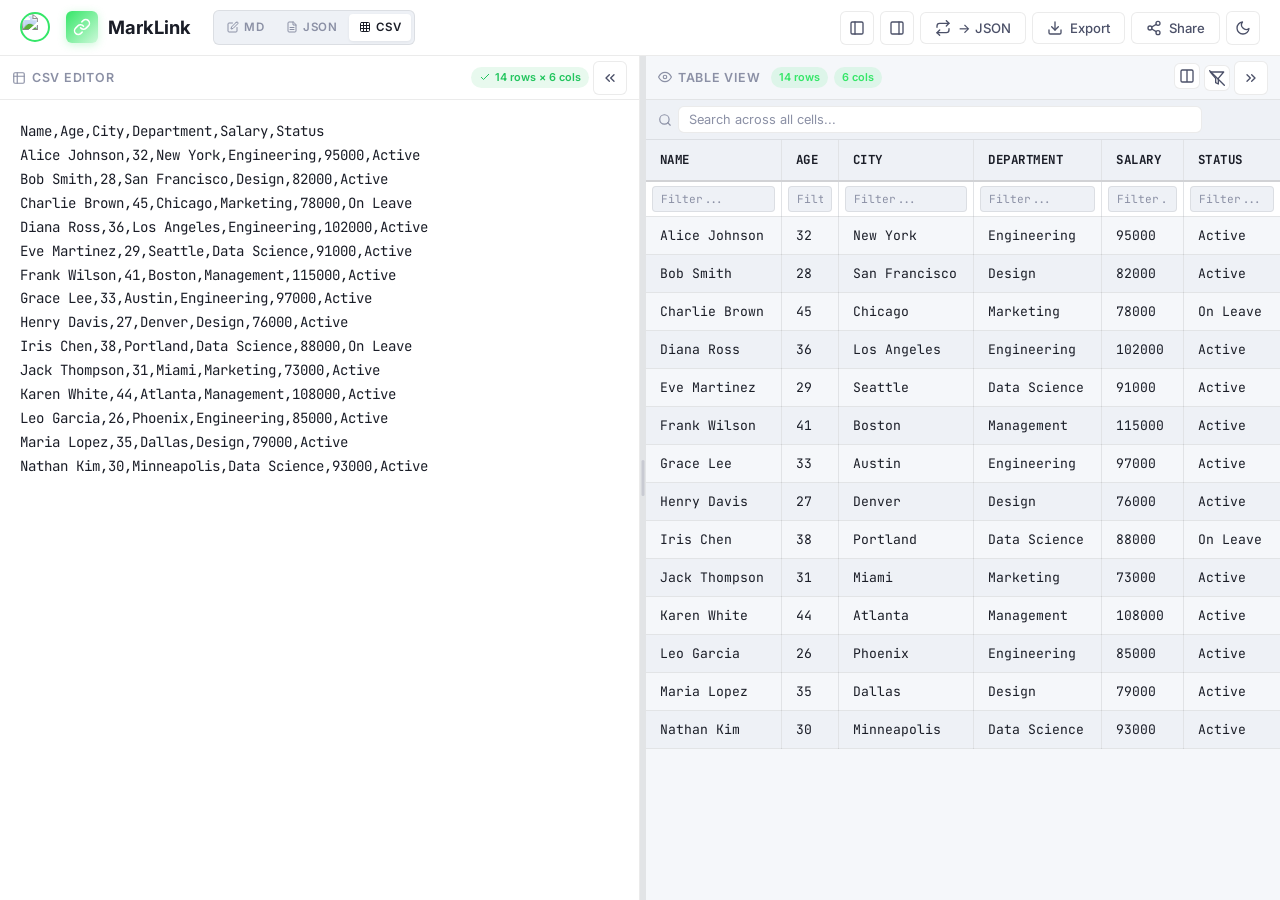
==== csv.html @ 681bd427 "add preview img" ====
<!DOCTYPE html>
<html lang="en" data-theme="dark">
<head>
  <meta charset="UTF-8">
  <meta name="viewport" content="width=device-width, initial-scale=1.0">
  <meta name="description" content="MarkLink — A beautiful CSV viewer with table view, column filtering, sorting, and shareable links.">
  <title>MarkLink — CSV Viewer &amp; Editor</title>

  <!-- Styles -->
  <link rel="stylesheet" href="css/style.css">

  <!-- highlight.js theme (GitHub-style, supports both light/dark) -->
  <link id="hljs-theme-light" rel="stylesheet" href="https://cdnjs.cloudflare.com/ajax/libs/highlight.js/11.9.0/styles/github.min.css" disabled>
  <link id="hljs-theme-dark" rel="stylesheet" href="https://cdnjs.cloudflare.com/ajax/libs/highlight.js/11.9.0/styles/github-dark.min.css">

  <!-- Favicon (inline SVG) -->
  <link rel="icon" href="data:image/svg+xml,<svg xmlns='http://www.w3.org/2000/svg' viewBox='0 0 100 100'><text y='.9em' font-size='90'>🔗</text></svg>">
</head>
<body>
  <!-- ===== Header ===== -->
  <header class="header" id="header">
    <div class="logo">
      <a class="github-avatar" href="https://github.com/schmev91" target="_blank" rel="noopener noreferrer" title="@schmev91 on GitHub">
        <img src="https://github.com/schmev91.png" alt="schmev91" width="30" height="30">
      </a>
      <div class="logo-icon">
        <svg viewBox="0 0 24 24" width="18" height="18" fill="none" stroke="currentColor" stroke-width="2" stroke-linecap="round" stroke-linejoin="round">
          <path d="M10 13a5 5 0 0 0 7.54.54l3-3a5 5 0 0 0-7.07-7.07l-1.72 1.71"/>
          <path d="M14 11a5 5 0 0 0-7.54-.54l-3 3a5 5 0 0 0 7.07 7.07l1.71-1.71"/>
        </svg>
      </div>
      <span>MarkLink</span>
      <!-- Mode switcher -->
      <div class="mode-switcher">
        <a href="index.html" class="mode-tab" id="mode-markdown">
          <svg viewBox="0 0 24 24" width="14" height="14" fill="none" stroke="currentColor" stroke-width="2" stroke-linecap="round" stroke-linejoin="round">
            <path d="M11 4H4a2 2 0 0 0-2 2v14a2 2 0 0 0 2 2h14a2 2 0 0 0 2-2v-7"/>
            <path d="M18.5 2.5a2.121 2.121 0 0 1 3 3L12 15l-4 1 1-4 9.5-9.5z"/>
          </svg>
          MD
        </a>
        <a href="json.html" class="mode-tab" id="mode-json">
          <svg viewBox="0 0 24 24" width="14" height="14" fill="none" stroke="currentColor" stroke-width="2" stroke-linecap="round" stroke-linejoin="round">
            <path d="M14 2H6a2 2 0 0 0-2 2v16a2 2 0 0 0 2 2h12a2 2 0 0 0 2-2V8z"/>
            <polyline points="14 2 14 8 20 8"/>
            <line x1="16" y1="13" x2="8" y2="13"/>
            <line x1="16" y1="17" x2="8" y2="17"/>
          </svg>
          JSON
        </a>
        <a href="csv.html" class="mode-tab active" id="mode-csv">
          <svg viewBox="0 0 24 24" width="14" height="14" fill="none" stroke="currentColor" stroke-width="2" stroke-linecap="round" stroke-linejoin="round">
            <rect x="3" y="3" width="18" height="18" rx="2"/>
            <line x1="3" y1="9" x2="21" y2="9"/>
            <line x1="3" y1="15" x2="21" y2="15"/>
            <line x1="9" y1="3" x2="9" y2="21"/>
            <line x1="15" y1="3" x2="15" y2="21"/>
          </svg>
          CSV
        </a>
      </div>
    </div>
    <div class="header-actions">
      <button class="btn btn-icon collapse-btn" id="toggle-editor-btn" data-tooltip="Toggle Editor" aria-label="Toggle Editor">
        <svg viewBox="0 0 24 24" width="16" height="16" fill="none" stroke="currentColor" stroke-width="2" stroke-linecap="round" stroke-linejoin="round">
          <rect x="3" y="3" width="18" height="18" rx="2"/>
          <line x1="9" y1="3" x2="9" y2="21"/>
        </svg>
      </button>
      <button class="btn btn-icon collapse-btn" id="toggle-preview-btn" data-tooltip="Toggle Preview" aria-label="Toggle Preview">
        <svg viewBox="0 0 24 24" width="16" height="16" fill="none" stroke="currentColor" stroke-width="2" stroke-linecap="round" stroke-linejoin="round">
          <rect x="3" y="3" width="18" height="18" rx="2"/>
          <line x1="15" y1="3" x2="15" y2="21"/>
        </svg>
      </button>
      <button class="btn" id="csv-convert-json-btn" aria-label="Convert to JSON">
        <svg viewBox="0 0 24 24" width="16" height="16" fill="none" stroke="currentColor" stroke-width="2" stroke-linecap="round" stroke-linejoin="round">
          <polyline points="17 1 21 5 17 9"/>
          <path d="M3 11V9a4 4 0 0 1 4-4h14"/>
          <polyline points="7 23 3 19 7 15"/>
          <path d="M21 13v2a4 4 0 0 1-4 4H3"/>
        </svg>
        <span class="btn-label-mobile-hide">→ JSON</span>
      </button>
      <button class="btn" id="csv-download-btn" aria-label="Download CSV">
        <svg viewBox="0 0 24 24" width="16" height="16" fill="none" stroke="currentColor" stroke-width="2" stroke-linecap="round" stroke-linejoin="round">
          <path d="M21 15v4a2 2 0 0 1-2 2H5a2 2 0 0 1-2-2v-4"/>
          <polyline points="7 10 12 15 17 10"/>
          <line x1="12" y1="15" x2="12" y2="3"/>
        </svg>
        <span class="btn-label-mobile-hide">Export</span>
      </button>
      <button class="btn" id="share-btn" data-tooltip="Share link (and snapshot image)" aria-label="Share">
        <svg viewBox="0 0 24 24" width="16" height="16" fill="none" stroke="currentColor" stroke-width="2" stroke-linecap="round" stroke-linejoin="round">
          <circle cx="18" cy="5" r="3"/>
          <circle cx="6" cy="12" r="3"/>
          <circle cx="18" cy="19" r="3"/>
          <line x1="8.59" y1="13.51" x2="15.42" y2="17.49"/>
          <line x1="15.41" y1="6.51" x2="8.59" y2="10.49"/>
        </svg>
        <span class="btn-label-mobile-hide">Share</span>
      </button>
      <button class="btn btn-icon" id="theme-toggle-btn" aria-label="Toggle Theme">
        <!-- Sun icon (shown in dark mode) -->
        <svg class="icon-sun" viewBox="0 0 24 24" width="16" height="16" fill="none" stroke="currentColor" stroke-width="2" stroke-linecap="round" stroke-linejoin="round">
          <circle cx="12" cy="12" r="5"/>
          <line x1="12" y1="1" x2="12" y2="3"/>
          <line x1="12" y1="21" x2="12" y2="23"/>
          <line x1="4.22" y1="4.22" x2="5.64" y2="5.64"/>
          <line x1="18.36" y1="18.36" x2="19.78" y2="19.78"/>
          <line x1="1" y1="12" x2="3" y2="12"/>
          <line x1="21" y1="12" x2="23" y2="12"/>
          <line x1="4.22" y1="19.78" x2="5.64" y2="18.36"/>
          <line x1="18.36" y1="5.64" x2="19.78" y2="4.22"/>
        </svg>
        <!-- Moon icon (shown in light mode) -->
        <svg class="icon-moon" viewBox="0 0 24 24" width="16" height="16" fill="none" stroke="currentColor" stroke-width="2" stroke-linecap="round" stroke-linejoin="round" style="display:none;">
          <path d="M21 12.79A9 9 0 1 1 11.21 3 7 7 0 0 0 21 12.79z"/>
        </svg>
      </button>
    </div>
  </header>

  <!-- ===== Main Content ===== -->
  <main class="main-container" id="main-container">
    <!-- Editor Panel -->
    <div class="editor-panel" id="editor-panel" style="width: 50%;">
      <div class="panel-header">
        <span class="panel-title">
          <svg viewBox="0 0 24 24" fill="none" stroke="currentColor" stroke-width="2" stroke-linecap="round" stroke-linejoin="round">
            <rect x="3" y="3" width="18" height="18" rx="2"/>
            <line x1="3" y1="9" x2="21" y2="9"/>
            <line x1="9" y1="3" x2="9" y2="21"/>
          </svg>
          CSV Editor
        </span>
        <div class="panel-header-right">
          <span class="csv-validation" id="csv-validation"></span>
          <button class="btn btn-icon" id="collapse-editor-btn" data-tooltip="Hide Editor" aria-label="Hide Editor" style="padding: 4px;">
            <svg viewBox="0 0 24 24" width="14" height="14" fill="none" stroke="currentColor" stroke-width="2" stroke-linecap="round" stroke-linejoin="round">
              <polyline points="11 17 6 12 11 7"/>
              <polyline points="18 17 13 12 18 7"/>
            </svg>
          </button>
        </div>
      </div>

      <!-- Textarea -->
      <textarea
        class="editor-textarea"
        id="csv-editor"
        placeholder="Paste or type CSV here..."
        spellcheck="false"
        aria-label="CSV Editor"
      ></textarea>
    </div>

    <!-- Splitter -->
    <div class="splitter" id="splitter" role="separator" aria-label="Resize panels"></div>

    <!-- Preview Panel -->
    <div class="preview-panel" id="preview-panel">
      <div class="panel-header csv-panel-header">
        <div class="panel-header-left">
          <span class="panel-title">
            <svg viewBox="0 0 24 24" fill="none" stroke="currentColor" stroke-width="2" stroke-linecap="round" stroke-linejoin="round">
              <path d="M1 12s4-8 11-8 11 8 11 8-4 8-11 8-11-8-11-8z"/>
              <circle cx="12" cy="12" r="3"/>
            </svg>
            Table View
          </span>
          <span class="csv-status" id="csv-status"></span>
        </div>
        <div class="panel-header-right">
          <!-- Column visibility dropdown -->
          <div class="csv-column-dropdown-wrapper">
            <button class="btn btn-icon btn-tiny" id="csv-columns-btn" data-tooltip="Show/Hide Columns" aria-label="Show/Hide Columns">
              <svg viewBox="0 0 24 24" width="14" height="14" fill="none" stroke="currentColor" stroke-width="2" stroke-linecap="round" stroke-linejoin="round">
                <path d="M12 3h7a2 2 0 0 1 2 2v14a2 2 0 0 1-2 2h-7m0-18H5a2 2 0 0 0-2 2v14a2 2 0 0 0 2 2h7m0-18v18"/>
              </svg>
            </button>
            <div class="csv-column-dropdown" id="csv-column-dropdown"></div>
          </div>
          <button class="btn btn-icon btn-tiny" id="csv-clear-filters-btn" data-tooltip="Clear All Filters" aria-label="Clear All Filters">
            <svg viewBox="0 0 24 24" width="14" height="14" fill="none" stroke="currentColor" stroke-width="2" stroke-linecap="round" stroke-linejoin="round">
              <polygon points="22 3 2 3 10 12.46 10 19 14 21 14 12.46 22 3"/>
              <line x1="1" y1="1" x2="23" y2="23"/>
            </svg>
          </button>
          <button class="btn btn-icon" id="collapse-preview-btn" data-tooltip="Hide Preview" aria-label="Hide Preview" style="padding: 4px;">
            <svg viewBox="0 0 24 24" width="14" height="14" fill="none" stroke="currentColor" stroke-width="2" stroke-linecap="round" stroke-linejoin="round">
              <polyline points="13 17 18 12 13 7"/>
              <polyline points="6 17 11 12 6 7"/>
            </svg>
          </button>
        </div>
      </div>
      <!-- Search Bar -->
      <div class="csv-search-bar" id="csv-search-bar">
        <svg class="csv-search-icon" viewBox="0 0 24 24" width="14" height="14" fill="none" stroke="currentColor" stroke-width="2" stroke-linecap="round" stroke-linejoin="round">
          <circle cx="11" cy="11" r="8"/>
          <line x1="21" y1="21" x2="16.65" y2="16.65"/>
        </svg>
        <input type="text" id="csv-search-input" class="csv-search-input" placeholder="Search across all cells..." aria-label="Search CSV">
        <span class="csv-search-count" id="csv-search-count"></span>
      </div>
      <div class="csv-preview-content" id="csv-preview-content"></div>
    </div>
  </main>

  <!-- Toast Notification -->
  <div class="toast" id="toast">
    <span class="toast-icon">
      <svg viewBox="0 0 24 24" fill="none" stroke="currentColor" stroke-width="2" stroke-linecap="round" stroke-linejoin="round">
        <path d="M22 11.08V12a10 10 0 1 1-5.93-9.14"/>
        <polyline points="22 4 12 14.01 9 11.01"/>
      </svg>
    </span>
    <span id="toast-message">Copied!</span>
  </div>

  <!-- ===== Dependencies (CDN) ===== -->
  <script src="https://cdnjs.cloudflare.com/ajax/libs/lz-string/1.5.0/lz-string.min.js"></script>
  <!-- html2canvas for generating preview snapshots -->
  <script src="https://cdnjs.cloudflare.com/ajax/libs/html2canvas/1.4.1/html2canvas.min.js"></script>

  <!-- ===== Application Modules ===== -->
  <script src="js/theme.js"></script>
  <script src="js/splitter.js"></script>
  <script src="js/csv-editor.js"></script>
  <script src="js/csv-preview.js"></script>
  <script src="js/csv-share.js"></script>
  <script src="js/csv-app.js"></script>
</body>
</html>
---- css/style.css ----
/* ============================================
   MarkLink — Design System & Styles
   ============================================ */

@import url('https://fonts.googleapis.com/css2?family=Inter:wght@400;500;600;700&family=JetBrains+Mono:wght@400;500&display=swap');

/* ---- CSS Custom Properties ---- */
:root {
  /* Light Mode (default) */
  --bg-primary: #f5f7fa;
  --bg-secondary: #ffffff;
  --bg-tertiary: #eef1f6;
  --bg-elevated: rgba(255, 255, 255, 0.85);
  --bg-hover: rgba(53, 230, 104, 0.08);

  --text-primary: #1a1d27;
  --text-secondary: #4b5068;
  --text-tertiary: #8b90a5;
  --text-accent: var(--accent);

  --border-color: rgba(0, 0, 0, 0.08);
  --border-strong: rgba(0, 0, 0, 0.15);
  --shadow-sm: 0 1px 3px rgba(0, 0, 0, 0.06);
  --shadow-md: 0 4px 16px rgba(0, 0, 0, 0.08);
  --shadow-lg: 0 8px 32px rgba(0, 0, 0, 0.1);

  --accent: #35e668;
  --accent-hover: #2dd45a;
  --accent-subtle: rgba(53, 230, 104, 0.12);
  --accent-glow: rgba(53, 230, 104, 0.25);

  --success: #22c55e;
  --warning: #f59e0b;
  --error: #ef4444;

  --radius-sm: 6px;
  --radius-md: 10px;
  --radius-lg: 16px;
  --radius-xl: 20px;

  --transition-fast: 150ms cubic-bezier(0.4, 0, 0.2, 1);
  --transition-normal: 250ms cubic-bezier(0.4, 0, 0.2, 1);
  --transition-slow: 400ms cubic-bezier(0.4, 0, 0.2, 1);

  --header-height: 56px;
  --toolbar-height: 44px;
  --splitter-width: 6px;

  /* Code block */
  --code-bg: #f1f3f8;
  --code-text: #e34462;

  /* Scrollbar */
  --scrollbar-track: transparent;
  --scrollbar-thumb: rgba(0, 0, 0, 0.15);
  --scrollbar-thumb-hover: rgba(0, 0, 0, 0.25);
}

[data-theme="dark"] {
  --bg-primary: #0f1117;
  --bg-secondary: #181a24;
  --bg-tertiary: #1e2030;
  --bg-elevated: rgba(24, 26, 36, 0.9);
  --bg-hover: rgba(53, 230, 104, 0.12);

  --text-primary: #e4e6f0;
  --text-secondary: #9da2bb;
  --text-tertiary: #5f6480;
  --text-accent: var(--accent);

  --border-color: rgba(255, 255, 255, 0.06);
  --border-strong: rgba(255, 255, 255, 0.12);
  --shadow-sm: 0 1px 3px rgba(0, 0, 0, 0.3);
  --shadow-md: 0 4px 16px rgba(0, 0, 0, 0.4);
  --shadow-lg: 0 8px 32px rgba(0, 0, 0, 0.5);

  --accent: #35e668;
  --accent-hover: #2dd45a;
  --accent-subtle: rgba(53, 230, 104, 0.15);
  --accent-glow: rgba(53, 230, 104, 0.3);

  --code-bg: #1e2030;
  --code-text: #f0738a;

  --scrollbar-thumb: rgba(255, 255, 255, 0.12);
  --scrollbar-thumb-hover: rgba(255, 255, 255, 0.22);
}

/* ---- Reset & Base ---- */
*, *::before, *::after {
  margin: 0;
  padding: 0;
  box-sizing: border-box;
}

html {
  font-size: 16px;
  -webkit-font-smoothing: antialiased;
  -moz-osx-font-smoothing: grayscale;
}

body {
  font-family: 'Inter', -apple-system, BlinkMacSystemFont, 'Segoe UI', sans-serif;
  background: var(--bg-primary);
  color: var(--text-primary);
  line-height: 1.6;
  overflow: hidden;
  height: 100vh;
  transition: background var(--transition-normal), color var(--transition-normal);
}

/* ---- Scrollbar ---- */
::-webkit-scrollbar {
  width: 7px;
  height: 7px;
}

::-webkit-scrollbar-track {
  background: var(--scrollbar-track);
}

::-webkit-scrollbar-thumb {
  background: var(--scrollbar-thumb);
  border-radius: 10px;
}

::-webkit-scrollbar-thumb:hover {
  background: var(--scrollbar-thumb-hover);
}

/* ---- Header ---- */
.header {
  height: var(--header-height);
  display: flex;
  align-items: center;
  justify-content: space-between;
  padding: 0 20px;
  background: var(--bg-secondary);
  border-bottom: 1px solid var(--border-color);
  backdrop-filter: blur(12px);
  position: relative;
  z-index: 100;
  transition: background var(--transition-normal), border-color var(--transition-normal);
}

.logo {
  display: flex;
  align-items: center;
  gap: 10px;
  font-weight: 700;
  font-size: 1.15rem;
  color: var(--text-primary);
  user-select: none;
}

.logo-icon {
  width: 32px;
  height: 32px;
  background: linear-gradient(135deg, var(--accent), var(--accent-glow));
  border-radius: var(--radius-sm);
  display: flex;
  align-items: center;
  justify-content: center;
  color: #fff;
  font-size: 16px;
  box-shadow: 0 2px 8px var(--accent-glow);
  transition: background var(--transition-normal), box-shadow var(--transition-normal);
}

/* GitHub avatar */
.github-avatar {
  display: flex;
  align-items: center;
  text-decoration: none;
  margin-right: 6px;
  transition: transform var(--transition-fast), opacity var(--transition-fast);
}

.github-avatar:hover {
  transform: scale(1.08);
  opacity: 0.85;
}

.github-avatar img {
  width: 30px;
  height: 30px;
  border-radius: 50%;
  border: 2px solid var(--accent);
  transition: border-color var(--transition-normal);
}

.header-actions {
  display: flex;
  align-items: center;
  gap: 6px;
}

/* ---- Buttons ---- */
.btn {
  display: inline-flex;
  align-items: center;
  justify-content: center;
  gap: 7px;
  padding: 7px 14px;
  border: 1px solid var(--border-color);
  border-radius: var(--radius-sm);
  background: var(--bg-secondary);
  color: var(--text-secondary);
  font-family: inherit;
  font-size: 0.82rem;
  font-weight: 500;
  cursor: pointer;
  transition: all var(--transition-fast);
  white-space: nowrap;
  user-select: none;
}

.btn:hover {
  background: var(--bg-hover);
  color: var(--text-accent);
  border-color: var(--accent-subtle);
}

.btn:active {
  transform: scale(0.97);
}

.btn-icon {
  padding: 7px;
  min-width: 34px;
  min-height: 34px;
}

.btn-accent {
  background: var(--accent);
  color: #fff;
  border-color: transparent;
  box-shadow: 0 2px 8px var(--accent-glow);
}

.btn-accent:hover {
  background: var(--accent-hover);
  color: #fff;
  border-color: transparent;
  box-shadow: 0 4px 16px var(--accent-glow);
}

.btn svg, .btn i {
  width: 16px;
  height: 16px;
  flex-shrink: 0;
}

/* ---- Main Layout ---- */
.main-container {
  display: flex;
  height: calc(100vh - var(--header-height));
  position: relative;
}

/* ---- Editor Panel ---- */
.editor-panel {
  display: flex;
  flex-direction: column;
  min-width: 0;
  background: var(--bg-secondary);
  border-right: 1px solid var(--border-color);
  transition: background var(--transition-normal), border-color var(--transition-normal);
  position: relative;
}

.editor-panel.collapsed {
  width: 0 !important;
  min-width: 0 !important;
  overflow: hidden;
  border-right: none;
}

/* Panel header */
.panel-header {
  height: var(--toolbar-height);
  display: flex;
  align-items: center;
  justify-content: space-between;
  padding: 0 12px;
  border-bottom: 1px solid var(--border-color);
  flex-shrink: 0;
}

.panel-title {
  font-size: 0.78rem;
  font-weight: 600;
  text-transform: uppercase;
  letter-spacing: 0.06em;
  color: var(--text-tertiary);
  display: flex;
  align-items: center;
  gap: 6px;
}

.panel-title svg {
  width: 14px;
  height: 14px;
}

/* ---- Toolbar ---- */
.toolbar {
  display: flex;
  align-items: center;
  padding: 4px 8px;
  gap: 2px;
  border-bottom: 1px solid var(--border-color);
  flex-shrink: 0;
  flex-wrap: wrap;
  background: var(--bg-tertiary);
  transition: background var(--transition-normal);
}

.toolbar-btn {
  display: inline-flex;
  align-items: center;
  justify-content: center;
  width: 32px;
  height: 32px;
  border: none;
  border-radius: var(--radius-sm);
  background: transparent;
  color: var(--text-secondary);
  cursor: pointer;
  font-size: 0.85rem;
  transition: all var(--transition-fast);
  position: relative;
}

.toolbar-btn:hover {
  background: var(--bg-hover);
  color: var(--text-accent);
}

.toolbar-btn:active {
  transform: scale(0.92);
}

.toolbar-btn svg {
  width: 16px;
  height: 16px;
}

.toolbar-divider {
  width: 1px;
  height: 20px;
  background: var(--border-color);
  margin: 0 4px;
  flex-shrink: 0;
}

/* Tooltip */
.toolbar-btn::after {
  content: attr(data-tooltip);
  position: absolute;
  bottom: calc(100% + 6px);
  left: 50%;
  transform: translateX(-50%) translateY(4px);
  padding: 4px 8px;
  background: var(--text-primary);
  color: var(--bg-primary);
  font-size: 0.7rem;
  border-radius: 4px;
  white-space: nowrap;
  opacity: 0;
  pointer-events: none;
  transition: all var(--transition-fast);
  z-index: 200;
}

.toolbar-btn:hover::after {
  opacity: 1;
  transform: translateX(-50%) translateY(0);
}

/* ---- Textarea ---- */
.editor-textarea {
  flex: 1;
  width: 100%;
  padding: 20px;
  border: none;
  outline: none;
  resize: none;
  background: var(--bg-secondary);
  color: var(--text-primary);
  font-family: 'JetBrains Mono', 'Fira Code', monospace;
  font-size: 0.88rem;
  line-height: 1.7;
  tab-size: 2;
  transition: background var(--transition-normal), color var(--transition-normal);
}

.editor-textarea::placeholder {
  color: var(--text-tertiary);
}

/* ---- Splitter ---- */
.splitter {
  width: var(--splitter-width);
  cursor: col-resize;
  background: var(--border-color);
  position: relative;
  flex-shrink: 0;
  z-index: 10;
  transition: background var(--transition-fast);
}

.splitter::after {
  content: '';
  position: absolute;
  top: 50%;
  left: 50%;
  transform: translate(-50%, -50%);
  width: 3px;
  height: 36px;
  border-radius: 3px;
  background: var(--text-tertiary);
  opacity: 0.3;
  transition: opacity var(--transition-fast), height var(--transition-fast);
}

.splitter:hover {
  background: var(--accent-subtle);
}

.splitter:hover::after {
  opacity: 0.6;
  height: 48px;
}

.splitter.dragging {
  background: var(--accent);
}

.splitter.dragging::after {
  opacity: 0;
}

/* ---- Preview Panel ---- */
.preview-panel {
  flex: 1;
  display: flex;
  flex-direction: column;
  min-width: 0;
  background: var(--bg-primary);
  transition: background var(--transition-normal);
  position: relative;
}

.preview-panel.collapsed {
  width: 0 !important;
  flex: none !important;
  min-width: 0 !important;
  overflow: hidden;
}

.preview-content {
  flex: 1;
  overflow-y: auto;
  padding: 28px 36px;
  scroll-behavior: smooth;
}

/* ---- Markdown Preview Styles ---- */
.preview-content h1,
.preview-content h2,
.preview-content h3,
.preview-content h4,
.preview-content h5,
.preview-content h6 {
  margin-top: 1.6em;
  margin-bottom: 0.6em;
  font-weight: 700;
  line-height: 1.3;
  color: var(--text-primary);
}

.preview-content h1 {
  font-size: 2em;
  padding-bottom: 0.3em;
  border-bottom: 2px solid var(--border-color);
}

.preview-content h2 {
  font-size: 1.55em;
  padding-bottom: 0.25em;
  border-bottom: 1px solid var(--border-color);
}

.preview-content h3 { font-size: 1.3em; }
.preview-content h4 { font-size: 1.1em; }
.preview-content h5 { font-size: 1em; }
.preview-content h6 { font-size: 0.9em; color: var(--text-secondary); }

.preview-content p {
  margin-bottom: 1em;
}

.preview-content a {
  color: var(--text-accent);
  text-decoration: none;
  border-bottom: 1px solid transparent;
  transition: border-color var(--transition-fast);
}

.preview-content a:hover {
  border-bottom-color: var(--text-accent);
}

.preview-content strong {
  font-weight: 700;
  color: var(--text-primary);
}

.preview-content em {
  font-style: italic;
}

.preview-content blockquote {
  margin: 1em 0;
  padding: 12px 20px;
  border-left: 4px solid var(--accent);
  background: var(--accent-subtle);
  border-radius: 0 var(--radius-sm) var(--radius-sm) 0;
  color: var(--text-secondary);
}

.preview-content blockquote p:last-child {
  margin-bottom: 0;
}

/* Inline code */
.preview-content code:not(pre code) {
  padding: 2px 6px;
  background: var(--code-bg);
  color: var(--code-text);
  border-radius: 4px;
  font-family: 'JetBrains Mono', monospace;
  font-size: 0.85em;
}

/* Code blocks */
.preview-content pre {
  margin: 1em 0;
  padding: 16px 20px;
  background: var(--code-bg);
  border-radius: var(--radius-md);
  overflow-x: auto;
  position: relative;
  border: 1px solid var(--border-color);
}

.preview-content pre code {
  font-family: 'JetBrains Mono', monospace;
  font-size: 0.84rem;
  line-height: 1.6;
  color: var(--text-primary);
}

/* Code block language label */
.preview-content pre[data-lang]::before {
  content: attr(data-lang);
  position: absolute;
  top: 8px;
  right: 12px;
  font-size: 0.68rem;
  text-transform: uppercase;
  letter-spacing: 0.06em;
  color: var(--text-tertiary);
  font-family: 'Inter', sans-serif;
  font-weight: 600;
}

.preview-content ul,
.preview-content ol {
  margin: 0.8em 0;
  padding-left: 2em;
}

.preview-content li {
  margin-bottom: 0.3em;
}

.preview-content li > ul,
.preview-content li > ol {
  margin: 0.2em 0;
}

.preview-content hr {
  margin: 2em 0;
  border: none;
  border-top: 2px solid var(--border-color);
}

.preview-content img {
  max-width: 100%;
  height: auto;
  border-radius: var(--radius-md);
  margin: 1em 0;
}

.preview-content table {
  width: 100%;
  border-collapse: collapse;
  margin: 1em 0;
  font-size: 0.9em;
}

.preview-content th,
.preview-content td {
  padding: 10px 14px;
  text-align: left;
  border: 1px solid var(--border-color);
}

.preview-content th {
  background: var(--bg-tertiary);
  font-weight: 600;
}

.preview-content tr:nth-child(even) {
  background: var(--bg-tertiary);
}

/* Task lists */
.preview-content input[type="checkbox"] {
  margin-right: 6px;
  accent-color: var(--accent);
}

/* Mermaid diagram container */
.mermaid-container {
  margin: 1.2em 0;
  padding: 20px;
  background: var(--bg-secondary);
  border: 1px solid var(--border-color);
  border-radius: var(--radius-md);
  overflow-x: auto;
  text-align: center;
}

.mermaid-container svg {
  max-width: 100%;
  height: auto;
}

.mermaid-error {
  color: var(--error);
  font-size: 0.85rem;
  padding: 12px;
  background: rgba(239, 68, 68, 0.08);
  border-radius: var(--radius-sm);
  border: 1px solid rgba(239, 68, 68, 0.2);
}

/* ---- Toast ---- */
.toast {
  position: fixed;
  bottom: 24px;
  right: 24px;
  padding: 12px 20px;
  background: var(--bg-elevated);
  color: var(--text-primary);
  border: 1px solid var(--border-color);
  border-radius: var(--radius-md);
  box-shadow: var(--shadow-lg);
  backdrop-filter: blur(16px);
  font-size: 0.85rem;
  font-weight: 500;
  display: flex;
  align-items: center;
  gap: 8px;
  z-index: 1000;
  opacity: 0;
  transform: translateY(12px);
  transition: all var(--transition-normal);
  pointer-events: none;
}

.toast.visible {
  opacity: 1;
  transform: translateY(0);
  pointer-events: auto;
}

.toast-icon {
  color: var(--success);
  display: flex;
}

.toast-icon svg {
  width: 18px;
  height: 18px;
}

/* ---- Panel Toggle Buttons ---- */
.collapse-btn {
  display: inline-flex;
}

.collapse-btn.active {
  background: var(--accent-subtle);
  color: var(--text-accent);
  border-color: var(--accent-subtle);
}

/* Splitter restore hint when a panel is collapsed */
.splitter.has-collapsed {
  cursor: pointer;
  background: var(--accent-subtle);
  width: 8px;
}

.splitter.has-collapsed::after {
  opacity: 0.7;
  background: var(--accent);
  height: 48px;
  width: 4px;
  animation: pulse-glow 2s ease-in-out infinite;
}

@keyframes pulse-glow {
  0%, 100% { opacity: 0.4; }
  50% { opacity: 0.8; }
}

/* ---- Responsive ---- */
@media (max-width: 768px) {
  .header {
    padding: 0 12px;
  }

  .main-container {
    flex-direction: column;
  }

  .editor-panel {
    border-right: none;
    border-bottom: 1px solid var(--border-color);
  }

  .editor-panel:not(.collapsed) {
    width: 100% !important;
    height: 45%;
  }

  .splitter {
    width: 100%;
    height: var(--splitter-width);
    cursor: row-resize;
  }

  .splitter::after {
    width: 36px;
    height: 3px;
  }

  .splitter:hover::after {
    width: 48px;
    height: 3px;
  }

  .preview-panel:not(.collapsed) {
    flex: 1;
    width: 100% !important;
  }

  .preview-content {
    padding: 20px 16px;
  }

  .toolbar {
    padding: 4px 4px;
  }

  .collapse-btn {
    display: inline-flex;
  }

  .btn-label-mobile-hide {
    display: none;
  }
}

/* ---- Empty state ---- */
.preview-empty {
  display: flex;
  flex-direction: column;
  align-items: center;
  justify-content: center;
  height: 100%;
  color: var(--text-tertiary);
  gap: 12px;
  text-align: center;
  padding: 20px;
}

.preview-empty svg {
  width: 48px;
  height: 48px;
  opacity: 0.4;
}

.preview-empty p {
  font-size: 0.9rem;
}

/* ---- Animations ---- */
@keyframes fadeIn {
  from { opacity: 0; transform: translateY(8px); }
  to   { opacity: 1; transform: translateY(0); }
}

/* ---- Focus styles ---- */
.editor-textarea:focus {
  outline: none;
}

.btn:focus-visible,
.toolbar-btn:focus-visible {
  outline: 2px solid var(--accent);
  outline-offset: 2px;
}

/* ---- Selection ---- */
::selection {
  background: var(--accent-subtle);
  color: var(--text-primary);
}

/* ============================================
   JSON Editor — Specific Styles
   ============================================ */

/* ---- Mode Switcher ---- */
.mode-switcher {
  display: inline-flex;
  align-items: center;
  gap: 2px;
  margin-left: 12px;
  padding: 3px;
  background: var(--bg-tertiary);
  border-radius: var(--radius-sm);
  border: 1px solid var(--border-color);
}

.mode-tab {
  display: inline-flex;
  align-items: center;
  gap: 5px;
  padding: 4px 10px;
  border-radius: 4px;
  font-size: 0.72rem;
  font-weight: 600;
  text-transform: uppercase;
  letter-spacing: 0.05em;
  color: var(--text-tertiary);
  text-decoration: none;
  transition: all var(--transition-fast);
  cursor: pointer;
  white-space: nowrap;
}

.mode-tab:hover {
  color: var(--text-secondary);
  background: var(--bg-hover);
}

.mode-tab.active {
  color: var(--text-primary);
  background: var(--bg-secondary);
  box-shadow: var(--shadow-sm);
}

.mode-tab svg {
  width: 12px;
  height: 12px;
  flex-shrink: 0;
}

/* ---- JSON View Tabs ---- */
.json-panel-header {
  flex-wrap: wrap;
  gap: 6px;
}

.json-panel-header .panel-header-left {
  display: flex;
  align-items: center;
  gap: 10px;
  flex-wrap: wrap;
}

.json-view-tabs {
  display: inline-flex;
  align-items: center;
  gap: 2px;
  padding: 2px;
  background: var(--bg-tertiary);
  border-radius: 6px;
  border: 1px solid var(--border-color);
}

.json-view-tab {
  display: inline-flex;
  align-items: center;
  gap: 4px;
  padding: 3px 10px;
  border: none;
  border-radius: 4px;
  background: transparent;
  color: var(--text-tertiary);
  font-family: inherit;
  font-size: 0.7rem;
  font-weight: 600;
  text-transform: uppercase;
  letter-spacing: 0.04em;
  cursor: pointer;
  transition: all var(--transition-fast);
  white-space: nowrap;
}

.json-view-tab:hover {
  color: var(--text-secondary);
  background: var(--bg-hover);
}

.json-view-tab.active {
  color: var(--text-accent);
  background: var(--accent-subtle);
}

.json-view-tab svg {
  width: 11px;
  height: 11px;
}

/* ---- Panel Header Layout ---- */
.panel-header-right {
  display: flex;
  align-items: center;
  gap: 4px;
}

.btn-tiny {
  padding: 3px !important;
  min-width: 26px;
  min-height: 26px;
}

/* ---- JSON Validation Badge ---- */
.json-validation {
  display: inline-flex;
  align-items: center;
  gap: 4px;
  font-size: 0.68rem;
  font-weight: 600;
  padding: 2px 8px;
  border-radius: 20px;
  transition: all var(--transition-fast);
  white-space: nowrap;
}

.json-validation.valid {
  color: var(--success);
  background: rgba(34, 197, 94, 0.1);
}

.json-validation.invalid {
  color: var(--error);
  background: rgba(239, 68, 68, 0.1);
}

.json-validation svg {
  width: 12px;
  height: 12px;
  flex-shrink: 0;
}

/* ---- JSON Search Bar ---- */
.json-search-bar {
  display: flex;
  align-items: center;
  gap: 6px;
  padding: 6px 12px;
  background: var(--bg-tertiary);
  border-bottom: 1px solid var(--border-color);
  flex-shrink: 0;
}

.json-search-icon {
  color: var(--text-tertiary);
  flex-shrink: 0;
}

.json-search-input {
  flex: 1;
  min-width: 0;
  padding: 5px 10px;
  border: 1px solid var(--border-color);
  border-radius: var(--radius-sm);
  background: var(--bg-secondary);
  color: var(--text-primary);
  font-family: inherit;
  font-size: 0.8rem;
  outline: none;
  transition: all var(--transition-fast);
}

.json-search-input:focus {
  border-color: var(--accent);
  box-shadow: 0 0 0 2px var(--accent-subtle);
}

.json-search-input::placeholder {
  color: var(--text-tertiary);
}

.json-search-count {
  font-size: 0.7rem;
  color: var(--text-tertiary);
  white-space: nowrap;
  min-width: 60px;
  text-align: center;
}

/* ---- JSON Preview Content ---- */
.json-preview-content {
  flex: 1;
  overflow-y: auto;
  padding: 20px;
}

/* ---- JSON Error ---- */
.json-error {
  display: flex;
  flex-direction: column;
  align-items: center;
  justify-content: center;
  height: 100%;
  gap: 10px;
  color: var(--text-tertiary);
  text-align: center;
  padding: 40px 20px;
}

.json-error svg {
  color: var(--error);
  opacity: 0.6;
}

.json-error p {
  font-size: 1rem;
  font-weight: 600;
  color: var(--error);
}

.json-error span {
  font-size: 0.78rem;
  color: var(--text-tertiary);
  font-family: 'JetBrains Mono', monospace;
  max-width: 400px;
  word-break: break-word;
}

/* ============================================
   JSON Tree View
   ============================================ */
.json-tree {
  font-family: 'JetBrains Mono', monospace;
  font-size: 0.82rem;
  line-height: 1.7;
}

.tree-node {
  padding-left: calc(var(--depth, 0) * 20px);
}

.tree-leaf {
  padding-left: calc(var(--depth, 0) * 20px + 18px);
}

.tree-toggle {
  display: inline-flex;
  align-items: center;
  gap: 4px;
  cursor: pointer;
  padding: 1px 4px;
  border-radius: 4px;
  transition: background var(--transition-fast);
  user-select: none;
}

.tree-toggle:hover {
  background: var(--bg-hover);
}

.toggle-icon {
  display: inline-block;
  width: 14px;
  font-size: 0.6rem;
  color: var(--text-tertiary);
  text-align: center;
  transition: transform var(--transition-fast);
  flex-shrink: 0;
}

.tree-node.collapsed > .tree-children {
  display: none;
}

.tree-node.collapsed > .tree-close {
  display: none;
}

.tree-key {
  color: var(--text-accent);
  font-weight: 500;
}

.tree-colon {
  color: var(--text-tertiary);
  margin-right: 4px;
}

.tree-bracket {
  color: var(--text-tertiary);
  font-weight: 600;
}

.tree-count {
  font-size: 0.68rem;
  color: var(--text-tertiary);
  font-style: italic;
  opacity: 0.7;
  margin-left: 6px;
}

.tree-close {
  padding-left: calc(var(--depth, 0) * 20px + 18px);
  color: var(--text-tertiary);
}

.tree-indent {
  display: inline-block;
  width: 0;
}

/* Tree value type colors */
.type-string { color: #e5a26a; }
.type-number { color: #7ec8e3; }
.type-boolean { color: #c792ea; }
.type-null { color: #637777; font-style: italic; }
.type-object { color: var(--text-accent); }
.type-array { color: #89ddff; }

[data-theme="light"] .type-string { color: #c76b29; }
[data-theme="light"] .type-number { color: #1976d2; }
[data-theme="light"] .type-boolean { color: #7b1fa2; }
[data-theme="light"] .type-null { color: #90a4ae; }
[data-theme="light"] .type-array { color: #0288d1; }

/* ============================================
   JSON Nodes View
   ============================================ */
.json-nodes {
  display: flex;
  flex-direction: column;
  gap: 8px;
}

.node-card {
  background: var(--bg-secondary);
  border: 1px solid var(--border-color);
  border-radius: var(--radius-md);
  overflow: hidden;
  transition: all var(--transition-fast);
}

.node-card:hover {
  border-color: var(--border-strong);
}

.node-depth-1 { margin-left: 0; }
.node-depth-2 { margin-left: 0; }
.node-depth-3 { margin-left: 0; }
.node-depth-4 { margin-left: 0; }

.node-header {
  display: flex;
  align-items: center;
  gap: 8px;
  padding: 8px 12px;
  background: var(--bg-tertiary);
  border-bottom: 1px solid var(--border-color);
  font-size: 0.82rem;
}

.node-type {
  display: inline-flex;
  align-items: center;
  padding: 1px 7px;
  border-radius: 20px;
  font-size: 0.62rem;
  font-weight: 700;
  text-transform: uppercase;
  letter-spacing: 0.05em;
  flex-shrink: 0;
}

.node-type.type-string {
  background: rgba(229, 162, 106, 0.15);
  color: #e5a26a;
}

.node-type.type-number {
  background: rgba(126, 200, 227, 0.15);
  color: #7ec8e3;
}

.node-type.type-boolean {
  background: rgba(199, 146, 234, 0.15);
  color: #c792ea;
}

.node-type.type-null {
  background: rgba(99, 119, 119, 0.15);
  color: #637777;
}

.node-type.type-object {
  background: var(--accent-subtle);
  color: var(--text-accent);
}

.node-type.type-array {
  background: rgba(137, 221, 255, 0.15);
  color: #89ddff;
}

[data-theme="light"] .node-type.type-string {
  background: rgba(199, 107, 41, 0.12);
  color: #c76b29;
}

[data-theme="light"] .node-type.type-number {
  background: rgba(25, 118, 210, 0.12);
  color: #1976d2;
}

[data-theme="light"] .node-type.type-boolean {
  background: rgba(123, 31, 162, 0.12);
  color: #7b1fa2;
}

[data-theme="light"] .node-type.type-null {
  background: rgba(144, 164, 174, 0.12);
  color: #90a4ae;
}

[data-theme="light"] .node-type.type-array {
  background: rgba(2, 136, 209, 0.12);
  color: #0288d1;
}

.node-key {
  font-family: 'JetBrains Mono', monospace;
  font-size: 0.8rem;
  font-weight: 600;
  color: var(--text-primary);
}

.node-meta {
  font-size: 0.7rem;
  color: var(--text-tertiary);
  margin-left: auto;
}

.node-path {
  font-family: 'JetBrains Mono', monospace;
  font-size: 0.7rem;
  color: var(--text-tertiary);
}

.node-children {
  padding: 8px;
  display: flex;
  flex-direction: column;
  gap: 6px;
}

.node-kv {
  display: flex;
  align-items: center;
  gap: 8px;
  padding: 6px 12px;
  font-size: 0.82rem;
}

.node-value {
  font-family: 'JetBrains Mono', monospace;
  font-size: 0.8rem;
  margin-left: auto;
  max-width: 60%;
  overflow: hidden;
  text-overflow: ellipsis;
  white-space: nowrap;
}

.node-empty {
  padding: 12px;
  text-align: center;
  font-size: 0.78rem;
  color: var(--text-tertiary);
  font-style: italic;
}

.node-leaf {
  border-left: 3px solid var(--border-color);
  transition: border-color var(--transition-fast);
}

.node-leaf:hover {
  border-left-color: var(--accent);
}

/* ============================================
   Search Highlights
   ============================================ */
.search-match {
  background: rgba(245, 158, 11, 0.2);
  border-radius: 2px;
  outline: 1px solid rgba(245, 158, 11, 0.4);
}

.search-active {
  background: rgba(245, 158, 11, 0.4) !important;
  outline: 2px solid var(--warning) !important;
  box-shadow: 0 0 8px rgba(245, 158, 11, 0.3);
}

/* ---- Responsive overrides for JSON ---- */
@media (max-width: 768px) {
  .mode-switcher {
    margin-left: 6px;
  }

  .mode-tab {
    padding: 3px 7px;
    font-size: 0.65rem;
  }

  .mode-tab svg {
    display: none;
  }

  .json-panel-header {
    padding: 8px;
  }

  .json-view-tabs {
    order: 3;
    width: 100%;
    justify-content: center;
  }

  .json-search-bar {
    flex-wrap: wrap;
  }

  .json-search-count {
    min-width: auto;
  }

  .json-preview-content {
    padding: 12px;
  }

  .node-value {
    max-width: 45%;
  }
}

/* ============================================
   CSV Mode — Specific Styles
   ============================================ */

/* ---- CSV Panel Header ---- */
.csv-panel-header {
  flex-wrap: wrap;
  gap: 6px;
}

.csv-panel-header .panel-header-left {
  display: flex;
  align-items: center;
  gap: 10px;
  flex-wrap: wrap;
}

/* ---- CSV Status Badges ---- */
.csv-status {
  display: inline-flex;
  align-items: center;
  gap: 6px;
}

.csv-status-badge {
  display: inline-flex;
  align-items: center;
  padding: 2px 8px;
  border-radius: 20px;
  font-size: 0.68rem;
  font-weight: 600;
  color: var(--text-accent);
  background: var(--accent-subtle);
  white-space: nowrap;
}

/* ---- CSV Validation Badge ---- */
.csv-validation {
  display: inline-flex;
  align-items: center;
  gap: 4px;
  font-size: 0.68rem;
  font-weight: 600;
  padding: 2px 8px;
  border-radius: 20px;
  transition: all var(--transition-fast);
  white-space: nowrap;
}

.csv-validation.valid {
  color: var(--success);
  background: rgba(34, 197, 94, 0.1);
}

.csv-validation.invalid {
  color: var(--error);
  background: rgba(239, 68, 68, 0.1);
}

.csv-validation svg {
  width: 12px;
  height: 12px;
  flex-shrink: 0;
}

/* ---- CSV Search Bar ---- */
.csv-search-bar {
  display: flex;
  align-items: center;
  gap: 6px;
  padding: 6px 12px;
  background: var(--bg-tertiary);
  border-bottom: 1px solid var(--border-color);
  flex-shrink: 0;
}

.csv-search-icon {
  color: var(--text-tertiary);
  flex-shrink: 0;
}

.csv-search-input {
  flex: 1;
  min-width: 0;
  padding: 5px 10px;
  border: 1px solid var(--border-color);
  border-radius: var(--radius-sm);
  background: var(--bg-secondary);
  color: var(--text-primary);
  font-family: inherit;
  font-size: 0.8rem;
  outline: none;
  transition: all var(--transition-fast);
}

.csv-search-input:focus {
  border-color: var(--accent);
  box-shadow: 0 0 0 2px var(--accent-subtle);
}

.csv-search-input::placeholder {
  color: var(--text-tertiary);
}

.csv-search-count {
  font-size: 0.7rem;
  color: var(--text-tertiary);
  white-space: nowrap;
  min-width: 60px;
  text-align: center;
}

/* ---- CSV Preview Content ---- */
.csv-preview-content {
  flex: 1;
  overflow: auto;
  position: relative;
}

/* ---- CSV Table ---- */
.csv-table-wrapper {
  min-width: 100%;
  overflow-x: auto;
}

.csv-table {
  width: 100%;
  border-collapse: collapse;
  font-size: 0.82rem;
  font-family: 'JetBrains Mono', 'Fira Code', monospace;
}

.csv-table thead {
  position: sticky;
  top: 0;
  z-index: 5;
}

.csv-th {
  padding: 10px 14px;
  text-align: left;
  background: var(--bg-tertiary);
  border-bottom: 2px solid var(--border-strong);
  border-right: 1px solid var(--border-color);
  font-weight: 700;
  font-size: 0.78rem;
  text-transform: uppercase;
  letter-spacing: 0.04em;
  color: var(--text-primary);
  cursor: pointer;
  user-select: none;
  white-space: nowrap;
  transition: background var(--transition-fast), color var(--transition-fast);
  position: relative;
}

.csv-th:hover {
  background: var(--bg-hover);
  color: var(--text-accent);
}

.csv-th:last-child {
  border-right: none;
}

.csv-th.sort-asc,
.csv-th.sort-desc {
  color: var(--text-accent);
  background: var(--accent-subtle);
}

.csv-th-label {
  display: inline-flex;
  align-items: center;
  gap: 4px;
}

/* ---- CSV Filter Row ---- */
.csv-filter-row {
  background: var(--bg-secondary);
}

.csv-filter-cell {
  padding: 4px 6px;
  border-bottom: 1px solid var(--border-color);
  border-right: 1px solid var(--border-color);
}

.csv-filter-cell:last-child {
  border-right: none;
}

.csv-filter-input {
  width: 100%;
  padding: 4px 8px;
  border: 1px solid var(--border-color);
  border-radius: 4px;
  background: var(--bg-tertiary);
  color: var(--text-primary);
  font-family: inherit;
  font-size: 0.75rem;
  outline: none;
  transition: all var(--transition-fast);
}

.csv-filter-input:focus {
  border-color: var(--accent);
  box-shadow: 0 0 0 2px var(--accent-subtle);
  background: var(--bg-secondary);
}

.csv-filter-input::placeholder {
  color: var(--text-tertiary);
  font-size: 0.7rem;
}

/* ---- CSV Table Body ---- */
.csv-td {
  padding: 8px 14px;
  border-bottom: 1px solid var(--border-color);
  border-right: 1px solid var(--border-color);
  color: var(--text-primary);
  max-width: 300px;
  overflow: hidden;
  text-overflow: ellipsis;
  white-space: nowrap;
  transition: background var(--transition-fast);
}

.csv-td:last-child {
  border-right: none;
}

.csv-table tbody tr:hover .csv-td {
  background: var(--bg-hover);
}

.csv-row-alt .csv-td {
  background: var(--bg-tertiary);
}

.csv-row-alt:hover .csv-td {
  background: var(--bg-hover) !important;
}

.csv-no-results {
  padding: 40px 20px;
  text-align: center;
  color: var(--text-tertiary);
  font-style: italic;
  font-family: 'Inter', sans-serif;
  font-size: 0.85rem;
}

/* ---- CSV Column Dropdown ---- */
.csv-column-dropdown-wrapper {
  position: relative;
}

.csv-column-dropdown {
  display: none;
  position: absolute;
  top: 100%;
  right: 0;
  margin-top: 4px;
  min-width: 200px;
  max-height: 300px;
  overflow-y: auto;
  background: var(--bg-secondary);
  border: 1px solid var(--border-color);
  border-radius: var(--radius-md);
  box-shadow: var(--shadow-lg);
  z-index: 200;
  padding: 4px 0;
}

.csv-column-dropdown.open {
  display: block;
  animation: fadeIn 0.15s ease;
}

.csv-col-dropdown-header {
  padding: 8px 12px;
  font-size: 0.7rem;
  font-weight: 700;
  text-transform: uppercase;
  letter-spacing: 0.06em;
  color: var(--text-tertiary);
  border-bottom: 1px solid var(--border-color);
}

.csv-col-item {
  display: flex;
  align-items: center;
  gap: 8px;
  padding: 6px 12px;
  cursor: pointer;
  font-size: 0.8rem;
  color: var(--text-primary);
  transition: background var(--transition-fast);
}

.csv-col-item:hover {
  background: var(--bg-hover);
}

.csv-col-item input[type="checkbox"] {
  accent-color: var(--accent);
  cursor: pointer;
}

.csv-col-dropdown-actions {
  padding: 6px 12px;
  border-top: 1px solid var(--border-color);
  display: flex;
  justify-content: flex-end;
}

.csv-col-show-all {
  font-size: 0.7rem !important;
  padding: 3px 10px !important;
}

/* ---- Responsive overrides for CSV ---- */
@media (max-width: 768px) {
  .csv-panel-header {
    padding: 8px;
  }

  .csv-search-bar {
    flex-wrap: wrap;
  }

  .csv-search-count {
    min-width: auto;
  }

  .csv-preview-content {
    padding: 0;
  }

  .csv-td {
    max-width: 150px;
    padding: 6px 8px;
  }

  .csv-th {
    padding: 8px 10px;
    font-size: 0.7rem;
  }
}
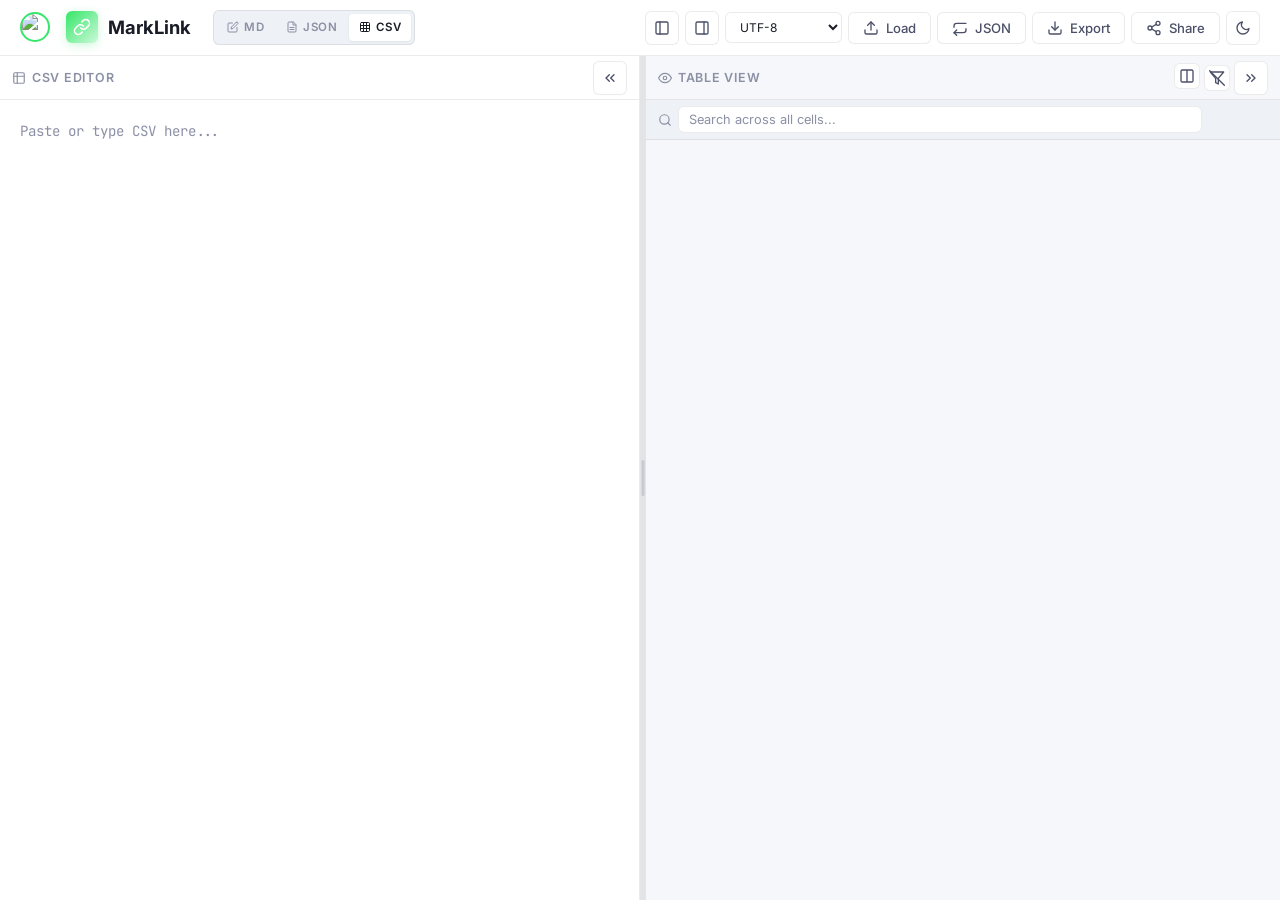
==== commit 51a20eba: "feat: load content from file" ====
--- a/csv.html
+++ b/csv.html
@@ -73,14 +73,30 @@
           <line x1="15" y1="3" x2="15" y2="21"/>
         </svg>
       </button>
+      <div class="encoding-selector">
+        <select id="csv-encoding-select" aria-label="File Encoding">
+          <option value="UTF-8">UTF-8</option>
+          <option value="Shift_JIS">Shift-JIS</option>
+          <option value="EUC-JP">EUC-JP</option>
+          <option value="ISO-2022-JP">ISO-2022-JP</option>
+        </select>
+      </div>
+      <button class="btn" id="csv-load-file-btn" aria-label="Load File">
+        <svg viewBox="0 0 24 24" width="16" height="16" fill="none" stroke="currentColor" stroke-width="2" stroke-linecap="round" stroke-linejoin="round">
+          <path d="M21 15v4a2 2 0 0 1-2 2H5a2 2 0 0 1-2-2v-4"/>
+          <polyline points="17 8 12 3 7 8"/>
+          <line x1="12" y1="3" x2="12" y2="15"/>
+        </svg>
+        <span class="btn-label-mobile-hide">Load</span>
+      </button>
+      <input type="file" id="csv-file-input" accept=".csv" style="display: none;">
       <button class="btn" id="csv-convert-json-btn" aria-label="Convert to JSON">
         <svg viewBox="0 0 24 24" width="16" height="16" fill="none" stroke="currentColor" stroke-width="2" stroke-linecap="round" stroke-linejoin="round">
-          <polyline points="17 1 21 5 17 9"/>
           <path d="M3 11V9a4 4 0 0 1 4-4h14"/>
           <polyline points="7 23 3 19 7 15"/>
           <path d="M21 13v2a4 4 0 0 1-4 4H3"/>
         </svg>
-        <span class="btn-label-mobile-hide">→ JSON</span>
+        <span class="btn-label-mobile-hide">JSON</span>
       </button>
       <button class="btn" id="csv-download-btn" aria-label="Download CSV">
         <svg viewBox="0 0 24 24" width="16" height="16" fill="none" stroke="currentColor" stroke-width="2" stroke-linecap="round" stroke-linejoin="round">
@@ -90,7 +106,7 @@
         </svg>
         <span class="btn-label-mobile-hide">Export</span>
       </button>
-      <button class="btn" id="share-btn" data-tooltip="Share link (and snapshot image)" aria-label="Share">
+      <button class="btn" id="share-btn" aria-label="Share">
         <svg viewBox="0 0 24 24" width="16" height="16" fill="none" stroke="currentColor" stroke-width="2" stroke-linecap="round" stroke-linejoin="round">
           <circle cx="18" cy="5" r="3"/>
           <circle cx="6" cy="12" r="3"/>
@@ -221,8 +237,6 @@
 
   <!-- ===== Dependencies (CDN) ===== -->
   <script src="https://cdnjs.cloudflare.com/ajax/libs/lz-string/1.5.0/lz-string.min.js"></script>
-  <!-- html2canvas for generating preview snapshots -->
-  <script src="https://cdnjs.cloudflare.com/ajax/libs/html2canvas/1.4.1/html2canvas.min.js"></script>
 
   <!-- ===== Application Modules ===== -->
   <script src="js/theme.js"></script>
--- a/css/style.css
+++ b/css/style.css
@@ -1498,6 +1498,35 @@
   text-align: center;
 }
 
+/* Encoding Selector */
+.encoding-selector select {
+  padding: 6px 10px;
+  border: 1px solid var(--border-color);
+  border-radius: var(--radius-sm);
+  background: var(--bg-secondary);
+  color: var(--text-primary);
+  font-family: inherit;
+  font-size: 0.75rem;
+  outline: none;
+  cursor: pointer;
+  min-width: 80px;
+  max-width: 120px;
+}
+
+.encoding-selector select:hover {
+  border-color: var(--border-strong);
+}
+
+.encoding-selector select:focus {
+  border-color: var(--accent);
+  box-shadow: 0 0 0 2px var(--accent-subtle);
+}
+
+.encoding-selector select option {
+  background: var(--bg-secondary);
+  color: var(--text-primary);
+}
+
 /* ---- CSV Preview Content ---- */
 .csv-preview-content {
   flex: 1;
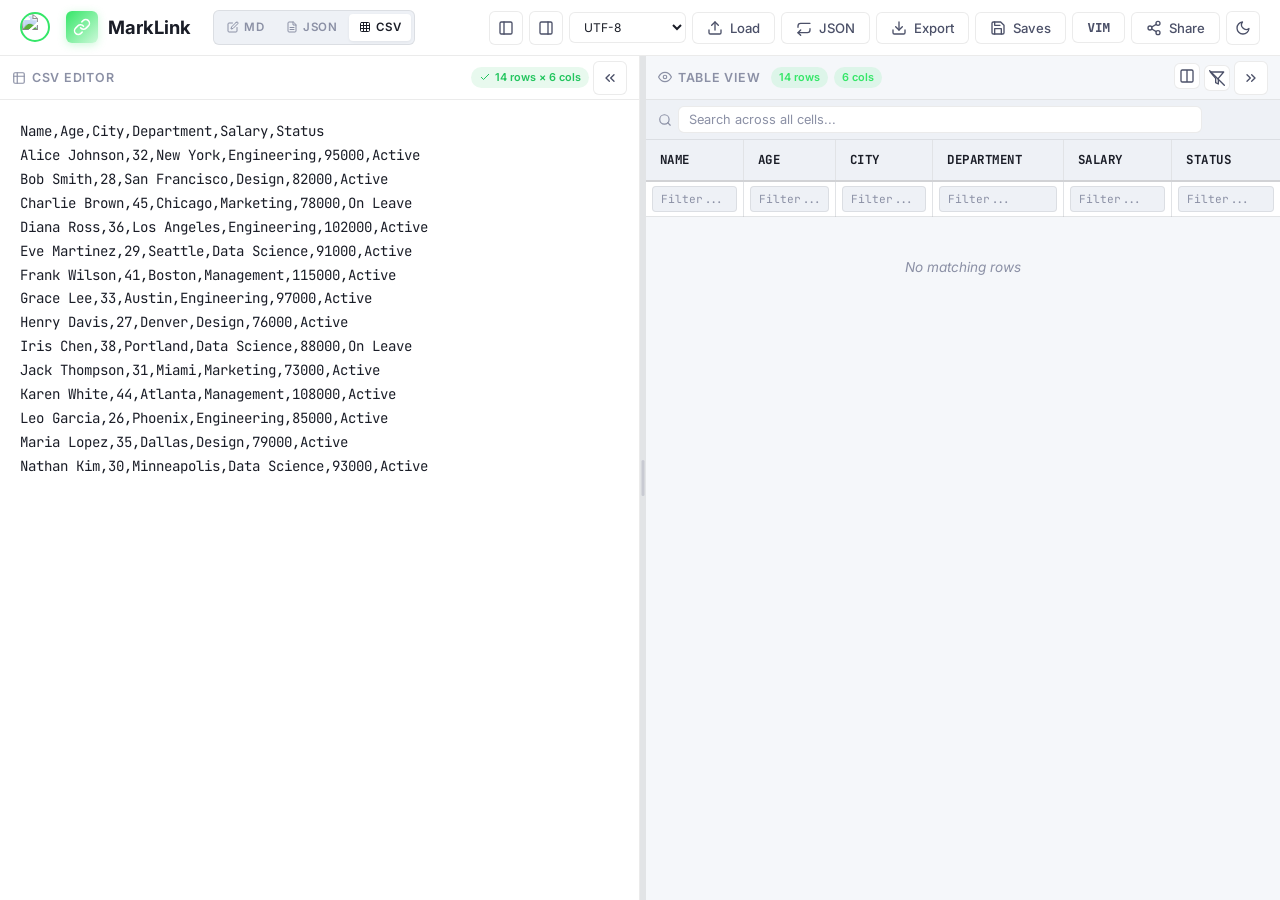
==== commit 28c2e2b7: "feat: add VIM mode and local storage saves across all editor modes Introduces two new features acros" ====
--- a/csv.html
+++ b/csv.html
@@ -106,6 +106,18 @@
         </svg>
         <span class="btn-label-mobile-hide">Export</span>
       </button>
+      <button class="btn" id="saves-btn" aria-label="Saved documents">
+        <svg viewBox="0 0 24 24" width="16" height="16" fill="none" stroke="currentColor" stroke-width="2" stroke-linecap="round" stroke-linejoin="round">
+          <path d="M19 21H5a2 2 0 0 1-2-2V5a2 2 0 0 1 2-2h11l5 5v11a2 2 0 0 1-2 2z"/>
+          <polyline points="17 21 17 13 7 13 7 21"/>
+          <polyline points="7 3 7 8 15 8"/>
+        </svg>
+        <span class="btn-label-mobile-hide">Saves</span>
+      </button>
+      <button class="btn" id="vim-toggle-btn" aria-label="Toggle VIM mode">
+        <span style="font-family: ui-monospace, monospace; font-weight: 700; font-size: 0.78rem;">VIM</span>
+      </button>
+      <span class="vim-mode-indicator" id="vim-mode-indicator" data-vim-mode="normal" aria-live="polite">NORMAL</span>
       <button class="btn" id="share-btn" aria-label="Share">
         <svg viewBox="0 0 24 24" width="16" height="16" fill="none" stroke="currentColor" stroke-width="2" stroke-linecap="round" stroke-linejoin="round">
           <circle cx="18" cy="5" r="3"/>
@@ -244,6 +256,9 @@
   <script src="js/csv-editor.js"></script>
   <script src="js/csv-preview.js"></script>
   <script src="js/csv-share.js"></script>
+  <script src="js/storage.js"></script>
+  <script src="js/saves-ui.js"></script>
+  <script src="js/vim-mode.js"></script>
   <script src="js/csv-app.js"></script>
 </body>
 </html>
--- a/css/style.css
+++ b/css/style.css
@@ -138,7 +138,8 @@
   background: var(--bg-secondary);
   border-bottom: 1px solid var(--border-color);
   backdrop-filter: blur(12px);
-  position: relative;
+  position: sticky;
+  top: 0;
   z-index: 100;
   transition: background var(--transition-normal), border-color var(--transition-normal);
 }
@@ -1766,3 +1767,277 @@
     font-size: 0.7rem;
   }
 }
+
+/* ===== Saves UI ===== */
+.saves-overlay {
+  position: fixed;
+  inset: 0;
+  background: rgba(0, 0, 0, 0.5);
+  display: none;
+  align-items: flex-start;
+  justify-content: center;
+  z-index: 1000;
+  padding: 60px 16px 16px;
+  overflow-y: auto;
+}
+.saves-overlay.visible { display: flex; }
+
+.saves-dialog {
+  background: var(--bg-secondary);
+  color: var(--text-primary);
+  border: 1px solid var(--border-strong);
+  border-radius: 10px;
+  width: 100%;
+  max-width: 640px;
+  box-shadow: 0 20px 40px rgba(0, 0, 0, 0.35);
+  padding: 18px 20px;
+}
+
+.saves-header {
+  display: flex;
+  justify-content: space-between;
+  align-items: center;
+  margin-bottom: 12px;
+}
+.saves-header h3 {
+  margin: 0;
+  font-size: 1.05rem;
+  font-weight: 600;
+}
+.saves-close {
+  background: transparent;
+  border: none;
+  color: var(--text-secondary);
+  font-size: 1.4rem;
+  cursor: pointer;
+  padding: 0 6px;
+}
+.saves-close:hover { color: var(--text-primary); }
+
+.saves-banner {
+  padding: 8px 12px;
+  border-radius: 6px;
+  margin-bottom: 10px;
+  font-size: 0.85rem;
+}
+.saves-banner-error {
+  background: rgba(239, 68, 68, 0.12);
+  color: var(--error);
+  border: 1px solid rgba(239, 68, 68, 0.3);
+}
+
+.saves-save-row {
+  display: flex;
+  gap: 8px;
+  margin-bottom: 10px;
+}
+.saves-name-input {
+  flex: 1;
+  padding: 8px 10px;
+  background: var(--bg-primary);
+  border: 1px solid var(--border-color);
+  border-radius: 6px;
+  color: var(--text-primary);
+  font-size: 0.9rem;
+}
+.saves-name-input:focus {
+  outline: none;
+  border-color: var(--accent);
+}
+.saves-save-btn {
+  padding: 8px 14px;
+  background: var(--accent);
+  color: #0f1117;
+  border: none;
+  border-radius: 6px;
+  cursor: pointer;
+  font-weight: 600;
+  font-size: 0.85rem;
+}
+.saves-save-btn:hover { background: var(--accent-hover); }
+
+.saves-autosave-row {
+  font-size: 0.85rem;
+  color: var(--text-secondary);
+  margin-bottom: 12px;
+  user-select: none;
+}
+.saves-autosave-row label { display: flex; align-items: center; gap: 8px; cursor: pointer; }
+
+.saves-list-wrapper {
+  max-height: 320px;
+  overflow-y: auto;
+  border: 1px solid var(--border-color);
+  border-radius: 6px;
+}
+.saves-list {
+  width: 100%;
+  border-collapse: collapse;
+  font-size: 0.85rem;
+}
+.saves-list th, .saves-list td {
+  padding: 8px 10px;
+  text-align: left;
+  border-bottom: 1px solid var(--border-color);
+}
+.saves-list th {
+  background: var(--bg-tertiary);
+  color: var(--text-secondary);
+  font-weight: 600;
+  font-size: 0.75rem;
+  text-transform: uppercase;
+  letter-spacing: 0.04em;
+}
+.saves-list tbody tr:last-child td { border-bottom: none; }
+.saves-row-name { cursor: text; }
+.saves-row-time {
+  color: var(--text-tertiary);
+  white-space: nowrap;
+  width: 130px;
+}
+.saves-row-actions { text-align: right; white-space: nowrap; }
+.saves-btn {
+  background: transparent;
+  border: 1px solid var(--border-color);
+  color: var(--text-secondary);
+  padding: 4px 8px;
+  margin-left: 4px;
+  border-radius: 4px;
+  cursor: pointer;
+  font-size: 0.78rem;
+}
+.saves-btn:hover {
+  background: var(--bg-hover);
+  color: var(--text-primary);
+  border-color: var(--accent-subtle);
+}
+.saves-btn-danger {
+  color: var(--error);
+}
+.saves-btn-danger:hover {
+  background: rgba(239, 68, 68, 0.12);
+  border-color: rgba(239, 68, 68, 0.3);
+  color: var(--error);
+}
+.saves-empty {
+  padding: 24px;
+  text-align: center;
+  color: var(--text-tertiary);
+  font-size: 0.85rem;
+}
+
+.saves-restored-toast {
+  position: fixed;
+  bottom: 20px;
+  left: 50%;
+  transform: translateX(-50%) translateY(20px);
+  background: var(--bg-secondary);
+  color: var(--text-primary);
+  border: 1px solid var(--border-strong);
+  border-left: 3px solid var(--accent);
+  padding: 10px 16px;
+  border-radius: 6px;
+  font-size: 0.85rem;
+  box-shadow: 0 8px 20px rgba(0, 0, 0, 0.25);
+  opacity: 0;
+  transition: opacity 0.25s, transform 0.25s;
+  z-index: 1001;
+  pointer-events: none;
+}
+.saves-restored-toast.visible {
+  opacity: 1;
+  transform: translateX(-50%) translateY(0);
+}
+
+/* Storage-unavailable banner */
+.storage-unavailable-banner {
+  background: rgba(239, 68, 68, 0.12);
+  color: var(--error);
+  border-bottom: 1px solid rgba(239, 68, 68, 0.3);
+  padding: 6px 16px;
+  font-size: 0.8rem;
+  text-align: center;
+}
+
+/* ===== VIM Mode ===== */
+.btn.vim-active {
+  background: var(--accent);
+  color: #0f1117;
+  border-color: var(--accent);
+}
+.btn.vim-active:hover {
+  background: var(--accent-hover);
+  color: #0f1117;
+}
+.vim-mode-indicator {
+  display: none;
+  align-items: center;
+  font-family: ui-monospace, "SF Mono", Consolas, monospace;
+  font-size: 0.7rem;
+  font-weight: 700;
+  letter-spacing: 0.08em;
+  padding: 2px 8px;
+  margin-left: 6px;
+  border-radius: 4px;
+  background: var(--bg-tertiary);
+  color: var(--text-secondary);
+  border: 1px solid var(--border-color);
+}
+.vim-mode-indicator.visible { display: inline-flex; }
+.vim-mode-indicator[data-vim-mode="insert"] {
+  color: var(--accent);
+  border-color: var(--accent-subtle);
+}
+.vim-mode-indicator[data-vim-mode="visual"] {
+  color: #f59e0b;
+  border-color: rgba(245, 158, 11, 0.3);
+}
+.vim-mode-indicator[data-vim-mode="replace"] {
+  color: var(--error);
+  border-color: rgba(239, 68, 68, 0.3);
+}
+
+/* CodeMirror skin — uses our theme variables so light/dark work automatically */
+.cm-s-marklink.CodeMirror { background: var(--bg-primary); color: var(--text-primary); }
+.cm-s-marklink .CodeMirror-cursor { border-left: 2px solid var(--accent); }
+.cm-s-marklink .cm-keyword { color: #c678dd; }
+.cm-s-marklink .cm-atom { color: #d19a66; }
+.cm-s-marklink .cm-number { color: #d19a66; }
+.cm-s-marklink .cm-string { color: #98c379; }
+.cm-s-marklink .cm-comment { color: var(--text-tertiary); font-style: italic; }
+.cm-s-marklink .cm-variable,
+.cm-s-marklink .cm-variable-2,
+.cm-s-marklink .cm-property { color: var(--text-primary); }
+.cm-s-marklink .cm-header { color: var(--accent); font-weight: 700; }
+.cm-s-marklink .cm-link { color: var(--accent); }
+.cm-s-marklink .cm-quote { color: var(--text-secondary); font-style: italic; }
+.cm-s-marklink .cm-tag { color: #e06c75; }
+
+.marklink-cm {
+  flex: 1;
+  font-family: ui-monospace, "SF Mono", Consolas, monospace;
+  font-size: 0.9rem;
+  background: var(--bg-primary);
+  color: var(--text-primary);
+  border: none;
+}
+.marklink-cm .CodeMirror-gutters {
+  background: var(--bg-tertiary);
+  border-right: 1px solid var(--border-color);
+}
+.marklink-cm .CodeMirror-linenumber {
+  color: var(--text-tertiary);
+}
+.marklink-cm .CodeMirror-cursor {
+  border-left: 2px solid var(--accent);
+}
+.marklink-cm .CodeMirror-selected {
+  background: var(--accent-subtle) !important;
+}
+.marklink-cm .CodeMirror-line {
+  color: var(--text-primary);
+}
+.marklink-cm.CodeMirror-fullscreen,
+.marklink-cm.CodeMirror {
+  height: 100%;
+}
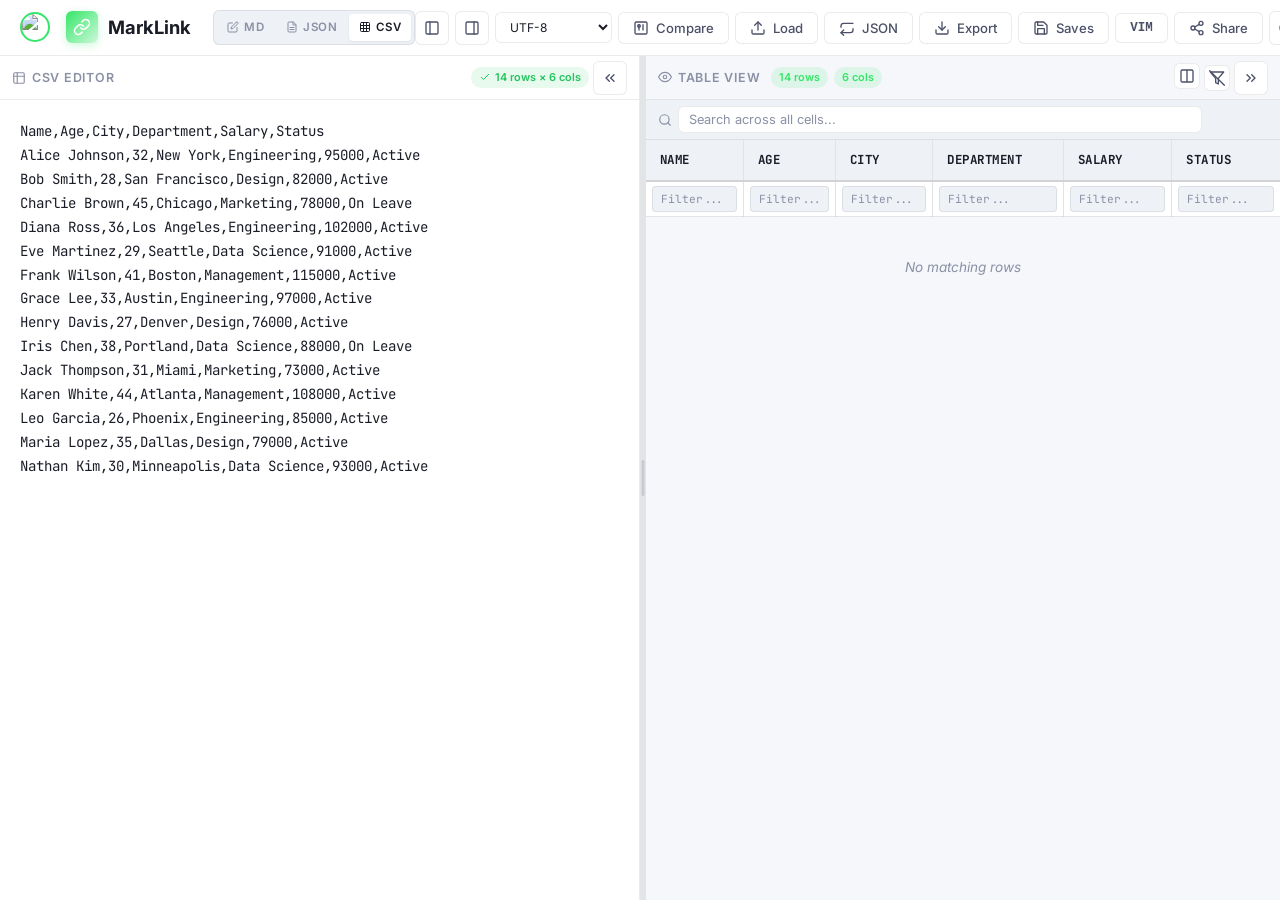
==== commit 7849c77a: "feat: implement CSV Comparison feature - complete implementation Core module: - js/csv-comparison.js" ====
--- a/csv.html
+++ b/csv.html
@@ -81,6 +81,14 @@
           <option value="ISO-2022-JP">ISO-2022-JP</option>
         </select>
       </div>
+      <button class="btn" id="csv-compare-btn" aria-label="Compare CSV">
+        <svg viewBox="0 0 24 24" width="16" height="16" fill="none" stroke="currentColor" stroke-width="2" stroke-linecap="round" stroke-linejoin="round">
+          <circle cx="9" cy="9" r="2"/>
+          <path d="M9 7v4m0 0v4m6-8v8"/>
+          <rect x="3" y="3" width="18" height="18" rx="2"/>
+        </svg>
+        <span class="btn-label-mobile-hide">Compare</span>
+      </button>
       <button class="btn" id="csv-load-file-btn" aria-label="Load File">
         <svg viewBox="0 0 24 24" width="16" height="16" fill="none" stroke="currentColor" stroke-width="2" stroke-linecap="round" stroke-linejoin="round">
           <path d="M21 15v4a2 2 0 0 1-2 2H5a2 2 0 0 1-2-2v-4"/>
@@ -260,5 +268,6 @@
   <script src="js/saves-ui.js"></script>
   <script src="js/vim-mode.js"></script>
   <script src="js/csv-app.js"></script>
+  <script src="js/csv-comparison.js"></script>
 </body>
 </html>
--- a/css/style.css
+++ b/css/style.css
@@ -2041,3 +2041,357 @@
 .marklink-cm.CodeMirror {
   height: 100%;
 }
+
+/* ---- CSV Comparison Modal ---- */
+.csv-comparison-modal {
+  display: none;
+  position: fixed;
+  top: 0;
+  left: 0;
+  width: 100%;
+  height: 100%;
+  background: rgba(0, 0, 0, 0.5);
+  z-index: 1000;
+  align-items: center;
+  justify-content: center;
+  padding: 16px;
+}
+
+.csv-comparison-modal.open {
+  display: flex;
+}
+
+.csv-comparison-modal-content {
+  background: var(--bg-secondary);
+  color: var(--text-primary);
+  border-radius: var(--radius-lg);
+  padding: 24px;
+  max-width: 600px;
+  width: 100%;
+  max-height: 80vh;
+  overflow-y: auto;
+  box-shadow: var(--shadow-lg);
+  display: flex;
+  flex-direction: column;
+  gap: 16px;
+}
+
+.csv-comparison-modal-header {
+  display: flex;
+  align-items: center;
+  justify-content: space-between;
+  gap: 12px;
+}
+
+.csv-comparison-modal-header h2 {
+  margin: 0;
+  font-size: 1.25rem;
+  font-weight: 600;
+}
+
+.csv-comparison-close-btn {
+  background: none;
+  border: none;
+  color: var(--text-secondary);
+  cursor: pointer;
+  padding: 4px;
+  display: flex;
+  align-items: center;
+  justify-content: center;
+  border-radius: var(--radius-sm);
+  transition: all var(--transition-fast);
+}
+
+.csv-comparison-close-btn:hover {
+  color: var(--text-primary);
+  background: var(--bg-tertiary);
+}
+
+.csv-comparison-modal-body {
+  display: flex;
+  flex-direction: column;
+  gap: 12px;
+}
+
+.csv-comparison-modal-body label {
+  font-weight: 500;
+  font-size: 0.9rem;
+  color: var(--text-primary);
+}
+
+.csv-reference-input {
+  width: 100%;
+  height: 120px;
+  font-family: ui-monospace, monospace;
+  font-size: 0.85rem;
+  padding: 12px;
+  border: 1px solid var(--border-color);
+  border-radius: var(--radius-md);
+  background: var(--bg-primary);
+  color: var(--text-primary);
+  resize: vertical;
+  transition: border-color var(--transition-fast);
+}
+
+.csv-reference-input:focus {
+  outline: none;
+  border-color: var(--accent);
+  box-shadow: 0 0 0 3px var(--accent-subtle);
+}
+
+.csv-comparison-button-group {
+  display: flex;
+  gap: 8px;
+  justify-content: flex-end;
+}
+
+.csv-compare-btn,
+.csv-close-btn {
+  padding: 10px 16px;
+  border: none;
+  border-radius: var(--radius-md);
+  font-weight: 500;
+  cursor: pointer;
+  transition: all var(--transition-fast);
+  font-size: 0.9rem;
+}
+
+.csv-compare-btn {
+  background: var(--accent);
+  color: var(--bg-primary);
+}
+
+.csv-compare-btn:hover {
+  background: var(--accent-hover);
+}
+
+.csv-close-btn {
+  background: var(--bg-tertiary);
+  color: var(--text-primary);
+}
+
+.csv-close-btn:hover {
+  background: var(--border-strong);
+}
+
+.csv-comparison-result {
+  display: flex;
+  flex-direction: column;
+  gap: 12px;
+  padding-top: 12px;
+  border-top: 1px solid var(--border-color);
+}
+
+.csv-result-badge {
+  display: inline-block;
+  padding: 10px 16px;
+  border-radius: var(--radius-md);
+  font-weight: 600;
+  width: fit-content;
+  font-size: 0.9rem;
+}
+
+.csv-result-badge.match {
+  background: rgba(34, 197, 94, 0.15);
+  color: #22c55e;
+  border: 1px solid rgba(34, 197, 94, 0.3);
+}
+
+.csv-result-badge.no-match {
+  background: rgba(239, 68, 68, 0.15);
+  color: #ef4444;
+  border: 1px solid rgba(239, 68, 68, 0.3);
+}
+
+.csv-diff-report {
+  font-family: ui-monospace, monospace;
+  font-size: 0.85rem;
+  line-height: 1.6;
+  max-height: 300px;
+  overflow-y: auto;
+  padding: 12px;
+  background: var(--bg-primary);
+  border-radius: var(--radius-md);
+  border: 1px solid var(--border-color);
+}
+
+.csv-diff-section {
+  margin-bottom: 12px;
+}
+
+.csv-diff-section:last-child {
+  margin-bottom: 0;
+}
+
+.csv-diff-section h4 {
+  margin: 0 0 8px 0;
+  font-weight: 600;
+  color: var(--text-primary);
+  font-size: 0.9rem;
+}
+
+.csv-added-row {
+  background: rgba(34, 197, 94, 0.1);
+  color: #22c55e;
+  padding: 6px 8px;
+  margin: 4px 0;
+  border-radius: 4px;
+  border-left: 3px solid #22c55e;
+}
+
+.csv-removed-row {
+  background: rgba(239, 68, 68, 0.1);
+  color: #ef4444;
+  padding: 6px 8px;
+  margin: 4px 0;
+  border-radius: 4px;
+  border-left: 3px solid #ef4444;
+}
+
+.csv-modified-row {
+  background: rgba(245, 158, 11, 0.1);
+  color: #f59e0b;
+  padding: 6px 8px;
+  margin: 4px 0;
+  border-radius: 4px;
+  border-left: 3px solid #f59e0b;
+}
+
+.csv-change {
+  display: block;
+  margin: 4px 0;
+  padding: 2px 4px;
+}
+
+.csv-old-value {
+  color: #ef4444;
+  text-decoration: line-through;
+  opacity: 0.8;
+}
+
+.csv-new-value {
+  color: #22c55e;
+  font-weight: 500;
+}
+
+/* Input method tabs */
+.csv-input-method-tabs {
+  display: flex;
+  gap: 4px;
+  margin-bottom: 16px;
+  border-bottom: 2px solid var(--border-color);
+}
+
+.csv-method-tab {
+  padding: 8px 12px;
+  background: transparent;
+  border: none;
+  border-bottom: 3px solid transparent;
+  color: var(--text-secondary);
+  cursor: pointer;
+  font-size: 0.9rem;
+  font-weight: 500;
+  transition: all 0.2s;
+}
+
+.csv-method-tab:hover {
+  color: var(--text-primary);
+}
+
+.csv-method-tab.active {
+  color: var(--accent-color);
+  border-bottom-color: var(--accent-color);
+}
+
+/* Input method sections */
+.csv-input-method-section {
+  display: none;
+  animation: fadeIn 0.2s;
+}
+
+.csv-input-method-section.active {
+  display: block;
+}
+
+.csv-input-method-section label {
+  display: block;
+  margin-bottom: 6px;
+  font-weight: 500;
+  color: var(--text-primary);
+  font-size: 0.85rem;
+}
+
+/* File input styling */
+.csv-reference-file {
+  display: block;
+  width: 100%;
+  padding: 8px;
+  margin-bottom: 8px;
+  background: var(--input-bg);
+  border: 1px solid var(--border-color);
+  border-radius: 4px;
+  color: var(--text-primary);
+  font-family: inherit;
+  cursor: pointer;
+  font-size: 0.85rem;
+}
+
+.csv-reference-file:hover {
+  border-color: var(--accent-color);
+}
+
+/* URL input styling */
+.csv-reference-url {
+  display: block;
+  width: 100%;
+  padding: 8px;
+  margin-bottom: 8px;
+  background: var(--input-bg);
+  border: 1px solid var(--border-color);
+  border-radius: 4px;
+  color: var(--text-primary);
+  font-family: 'Courier New', monospace;
+  font-size: 0.85rem;
+}
+
+.csv-reference-url::placeholder {
+  color: var(--text-secondary);
+}
+
+.csv-reference-url:focus {
+  outline: none;
+  border-color: var(--accent-color);
+  box-shadow: 0 0 0 2px rgba(59, 130, 246, 0.1);
+}
+
+/* Status messages */
+.csv-upload-status,
+.csv-url-status {
+  font-size: 0.8rem;
+  padding: 6px 8px;
+  margin-bottom: 8px;
+  border-radius: 3px;
+  background: rgba(34, 197, 94, 0.1);
+  color: #22c55e;
+  border-left: 3px solid #22c55e;
+}
+
+/* Error message */
+.csv-error-message {
+  font-size: 0.85rem;
+  padding: 8px 10px;
+  margin: 8px 0;
+  border-radius: 4px;
+  background: rgba(239, 68, 68, 0.1);
+  color: #ef4444;
+  border-left: 3px solid #ef4444;
+}
+
+@keyframes fadeIn {
+  from {
+    opacity: 0;
+  }
+  to {
+    opacity: 1;
+  }
+}
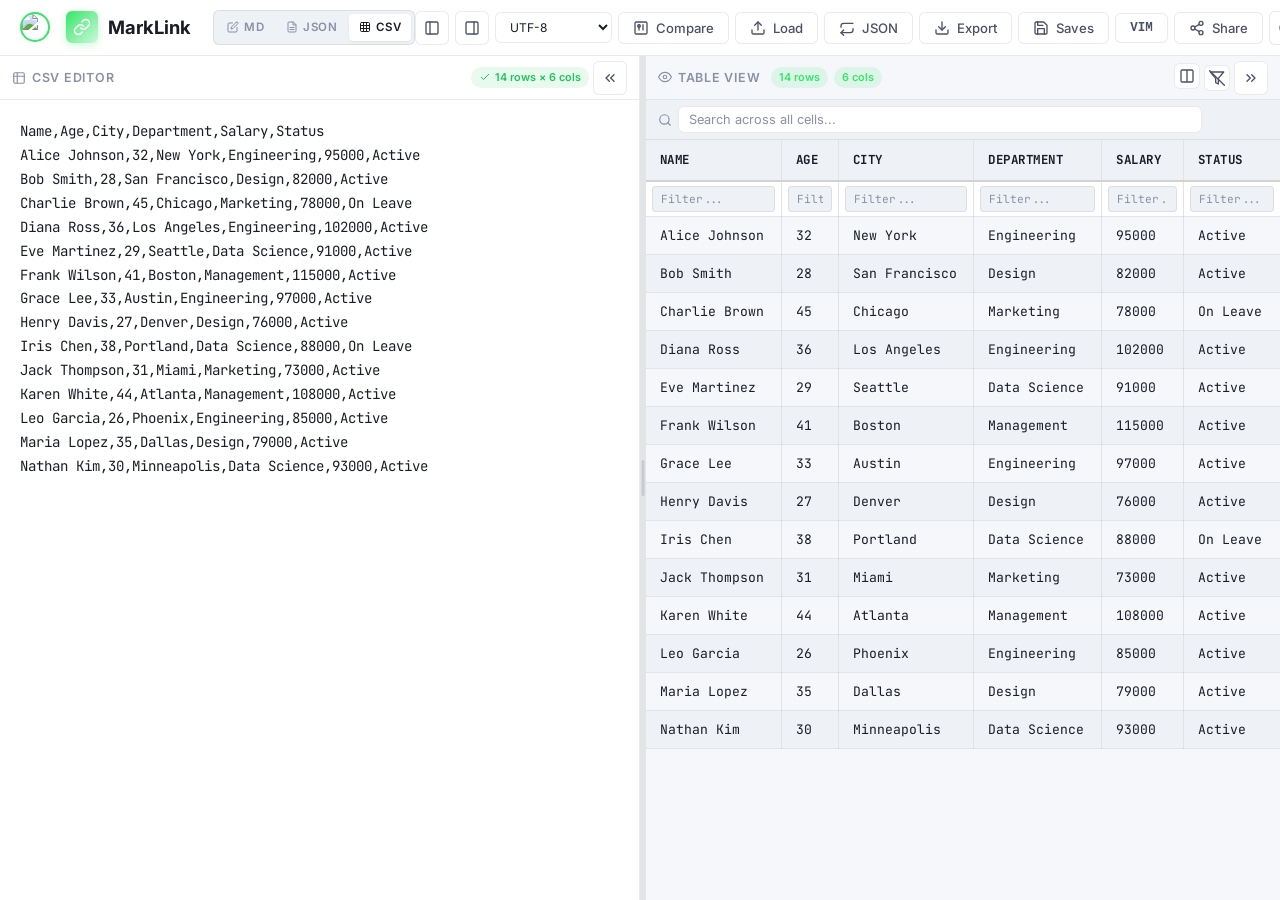
==== commit 8b30d369: "feat(csv): add delimiter registry module - Create CsvDelimiters IIFE module with metadata for CSV an" ====
--- a/csv.html
+++ b/csv.html
@@ -261,6 +261,7 @@
   <!-- ===== Application Modules ===== -->
   <script src="js/theme.js"></script>
   <script src="js/splitter.js"></script>
+  <script src="js/csv-delimiters.js"></script>
   <script src="js/csv-editor.js"></script>
   <script src="js/csv-preview.js"></script>
   <script src="js/csv-share.js"></script>
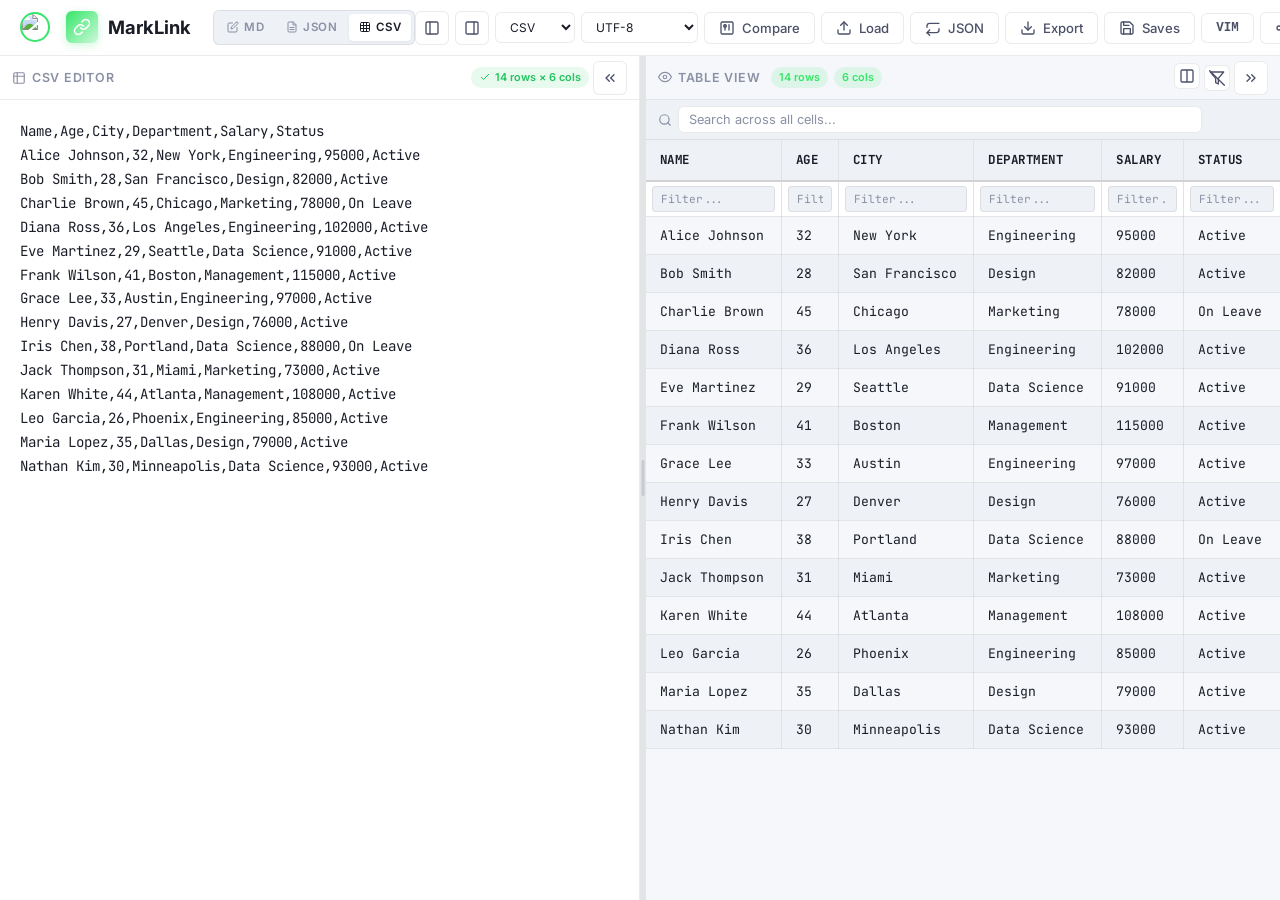
==== commit bdb12943: "feat(csv): add toolbar delimiter selector and state wiring - Add delimiter dropdown select to CSV ta" ====
--- a/csv.html
+++ b/csv.html
@@ -73,6 +73,10 @@
           <line x1="15" y1="3" x2="15" y2="21"/>
         </svg>
       </button>
+      <div class="encoding-selector">
+        <select id="csv-delimiter-select" aria-label="Delimiter">
+        </select>
+      </div>
       <div class="encoding-selector">
         <select id="csv-encoding-select" aria-label="File Encoding">
           <option value="UTF-8">UTF-8</option>
